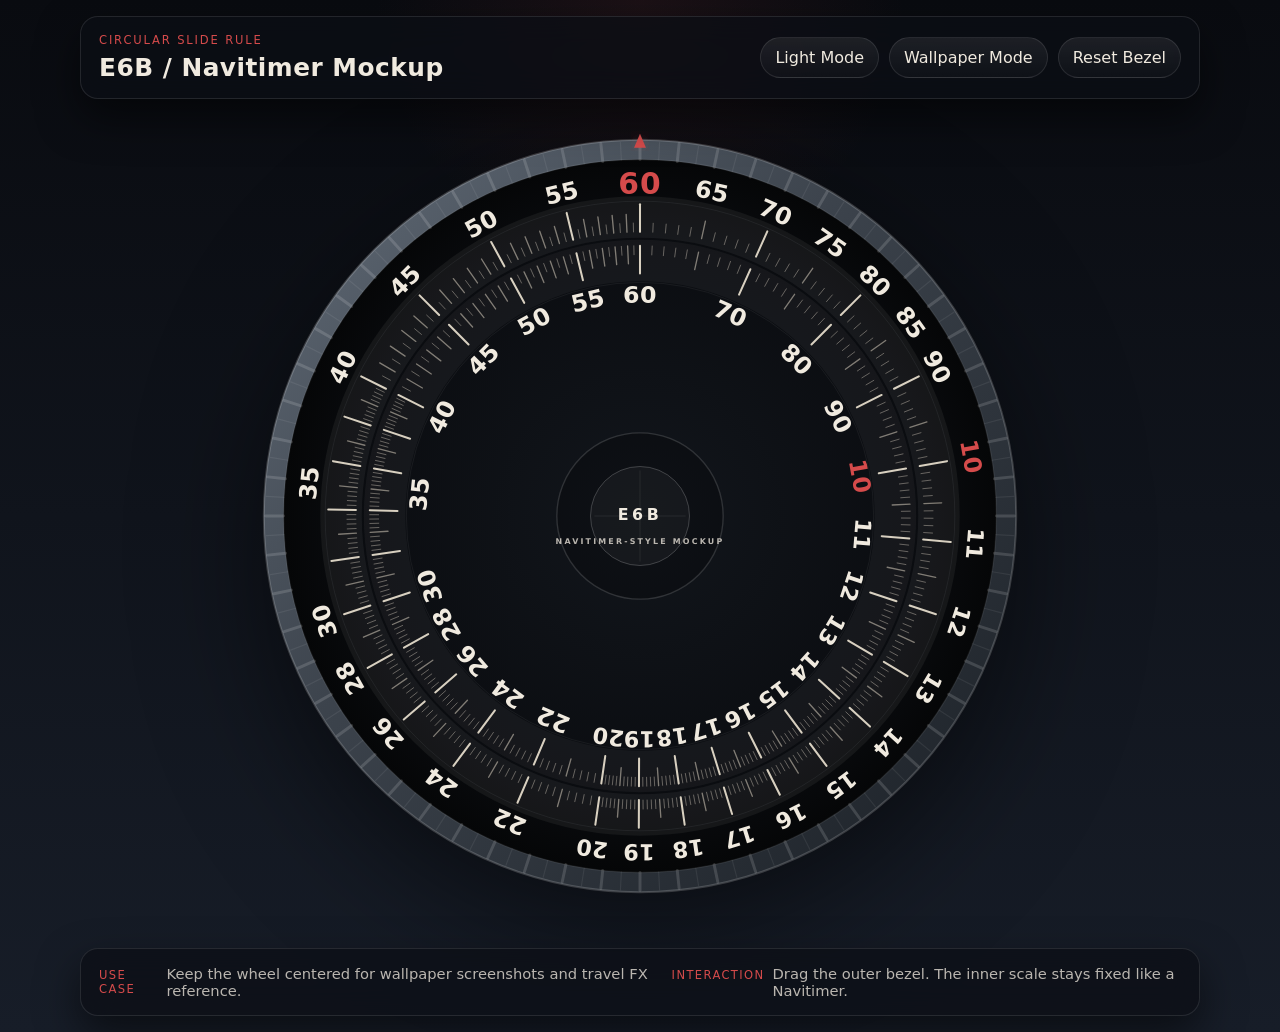
==== navitimer/index.html @ 2ad373f5 "Navitimer" ====
<!DOCTYPE html>
<html lang="en">
  <head>
    <meta charset="UTF-8" />
    <meta name="viewport" content="width=device-width, initial-scale=1.0" />
    <meta name="apple-mobile-web-app-capable" content="yes" />
    <meta name="apple-mobile-web-app-status-bar-style" content="black-translucent" />
    <meta name="theme-color" content="#090b10" />
    <title>E6B Navitimer Mockup</title>
    <link rel="manifest" href="manifest.json" />
    <link rel="stylesheet" href="styles.css" />
  </head>
  <body data-theme="dark">
    <div class="app-shell" id="appShell">
      <header class="controls" id="controls">
        <div class="brand-block">
          <div class="eyebrow">Circular Slide Rule</div>
          <h1>E6B / Navitimer Mockup</h1>
        </div>

        <div class="control-group">
          <button type="button" id="themeToggle">Light Mode</button>
          <button type="button" id="wallpaperToggle">Wallpaper Mode</button>
          <button type="button" id="resetRotation">Reset Bezel</button>
        </div>
      </header>

      <main class="stage">
        <section class="dial-frame" aria-label="Navitimer inspired E6B dial mockup">
          <svg id="dialSvg" viewBox="0 0 800 800" role="img" aria-labelledby="title desc">
            <title id="title">Navitimer inspired circular slide rule mockup</title>
            <desc id="desc">A centered pilot watch style circular slide rule with a movable outer ring and fixed inner scale.</desc>
          </svg>
        </section>
      </main>

      <footer class="info-strip" id="infoStrip">
        <div>
          <span class="info-label">Use Case</span>
          <span>Keep the wheel centered for wallpaper screenshots and travel FX reference.</span>
        </div>
        <div>
          <span class="info-label">Interaction</span>
          <span>Drag the outer bezel. The inner scale stays fixed like a Navitimer.</span>
        </div>
      </footer>

      <button type="button" id="exitWallpaper" class="exit-wallpaper">Exit Wallpaper</button>
    </div>

    <script type="module" src="app.js"></script>
  </body>
</html>
---- navitimer/styles.css ----
:root {
  color-scheme: dark;
  --bg-start: #090b10;
  --bg-end: #171d28;
  --panel: rgba(12, 15, 22, 0.72);
  --panel-border: rgba(255, 255, 255, 0.1);
  --dial-main: #0b0d11;
  --dial-inner: #12161c;
  --dial-core: #050607;
  --tick: #d8d0c0;
  --tick-soft: rgba(216, 208, 192, 0.55);
  --text-main: #f0eadf;
  --text-soft: rgba(240, 234, 223, 0.76);
  --accent: #d54b4b;
  --accent-soft: rgba(213, 75, 75, 0.18);
  --shadow: rgba(0, 0, 0, 0.52);
  --bezel-metal-1: #3c434c;
  --bezel-metal-2: #1a1f25;
  --bezel-metal-3: #636d79;
  --bezel-stroke-strong: rgba(255, 255, 255, 0.18);
  --bezel-stroke: rgba(255, 255, 255, 0.14);
  --bezel-stroke-soft: rgba(255, 255, 255, 0.07);
  --dial-stroke-soft: rgba(255, 255, 255, 0.06);
  --scale-band-outer: rgba(255, 255, 255, 0.055);
  --scale-band-inner: rgba(255, 255, 255, 0.045);
  --center-core-stroke: rgba(255, 255, 255, 0.2);
  --center-crosshair: rgba(255, 255, 255, 0.08);
}

body[data-theme="light"] {
  color-scheme: light;
  --bg-start: #eef1f6;
  --bg-end: #d5dde8;
  --panel: rgba(255, 255, 255, 0.68);
  --panel-border: rgba(23, 29, 40, 0.1);
  --dial-main: #f5f1e9;
  --dial-inner: #e1ddd4;
  --dial-core: #faf8f2;
  --tick: #25282d;
  --tick-soft: rgba(37, 40, 45, 0.54);
  --text-main: #11161d;
  --text-soft: rgba(17, 22, 29, 0.72);
  --accent: #b13636;
  --accent-soft: rgba(177, 54, 54, 0.15);
  --shadow: rgba(38, 43, 50, 0.18);
  --bezel-metal-1: #d8dee7;
  --bezel-metal-2: #aab2bc;
  --bezel-metal-3: #f8fbff;
  --bezel-stroke-strong: rgba(37, 40, 45, 0.24);
  --bezel-stroke: rgba(37, 40, 45, 0.18);
  --bezel-stroke-soft: rgba(37, 40, 45, 0.12);
  --dial-stroke-soft: rgba(37, 40, 45, 0.09);
  --scale-band-outer: rgba(37, 40, 45, 0.1);
  --scale-band-inner: rgba(37, 40, 45, 0.08);
  --center-core-stroke: rgba(37, 40, 45, 0.18);
  --center-crosshair: rgba(37, 40, 45, 0.12);
}

* {
  box-sizing: border-box;
}

html,
body {
  margin: 0;
  min-height: 100%;
  font-family: Inter, ui-sans-serif, system-ui, -apple-system, BlinkMacSystemFont, "Segoe UI", sans-serif;
  background:
    radial-gradient(circle at top, rgba(213, 75, 75, 0.09), transparent 22%),
    linear-gradient(180deg, var(--bg-start), var(--bg-end));
  color: var(--text-main);
}

body {
  min-height: 100vh;
}

.app-shell {
  position: relative;
  min-height: 100vh;
  overflow: hidden;
}

.controls,
.info-strip {
  position: absolute;
  left: 50%;
  width: min(1120px, calc(100vw - 32px));
  transform: translateX(-50%);
  display: flex;
  align-items: center;
  justify-content: space-between;
  gap: 16px;
  padding: 16px 18px;
  backdrop-filter: blur(16px);
  background: var(--panel);
  border: 1px solid var(--panel-border);
  border-radius: 18px;
  box-shadow: 0 18px 42px var(--shadow);
  z-index: 2;
}

.controls {
  top: 16px;
}

.info-strip {
  bottom: 16px;
  font-size: 0.92rem;
  color: var(--text-soft);
}

.eyebrow {
  font-size: 0.72rem;
  text-transform: uppercase;
  letter-spacing: 0.16em;
  color: var(--accent);
  margin-bottom: 6px;
}

.brand-block h1 {
  margin: 0;
  font-size: clamp(1.1rem, 2vw, 1.55rem);
  font-weight: 650;
  letter-spacing: 0.02em;
}

.control-group {
  display: flex;
  gap: 10px;
  flex-wrap: wrap;
  justify-content: flex-end;
}

button {
  border: 1px solid var(--panel-border);
  border-radius: 999px;
  background: linear-gradient(180deg, rgba(255, 255, 255, 0.08), rgba(255, 255, 255, 0.02));
  color: var(--text-main);
  padding: 10px 14px;
  font: inherit;
  cursor: pointer;
  transition: transform 140ms ease, border-color 140ms ease, background 140ms ease;
}

button:hover {
  transform: translateY(-1px);
  border-color: rgba(213, 75, 75, 0.35);
}

.exit-wallpaper {
  position: fixed;
  top: 16px;
  right: 16px;
  z-index: 3;
  min-width: 44px;
  min-height: 44px;
  padding: 12px 16px;
  opacity: 0;
  pointer-events: none;
}

.stage {
  min-height: 100vh;
  display: grid;
  place-items: center;
  padding: 120px 24px;
}

.dial-frame {
  width: min(88vh, 88vw, 860px);
  aspect-ratio: 1;
  filter: drop-shadow(0 35px 60px var(--shadow));
}

#dialSvg {
  width: 100%;
  height: 100%;
  display: block;
  overflow: visible;
  touch-action: none;
  user-select: none;
}

.info-strip > div {
  display: flex;
  gap: 8px;
  align-items: baseline;
}

.info-label {
  color: var(--accent);
  text-transform: uppercase;
  letter-spacing: 0.12em;
  font-size: 0.72rem;
}

body.wallpaper-mode .controls,
body.wallpaper-mode .info-strip {
  opacity: 0;
  pointer-events: none;
}

body.wallpaper-mode .exit-wallpaper {
  opacity: 1;
  pointer-events: auto;
}

body.wallpaper-mode .stage {
  padding: 0;
}

body.wallpaper-mode .dial-frame {
  width: min(96vh, 96vw, 960px);
}

@media (max-width: 860px) {
  .controls,
  .info-strip {
    flex-direction: column;
    align-items: flex-start;
  }

  .control-group {
    width: 100%;
    justify-content: flex-start;
  }

  .info-strip > div {
    flex-direction: column;
    gap: 2px;
  }

  .stage {
    padding: 160px 18px 130px;
  }

  body.wallpaper-mode .stage {
    padding: 0;
  }
}
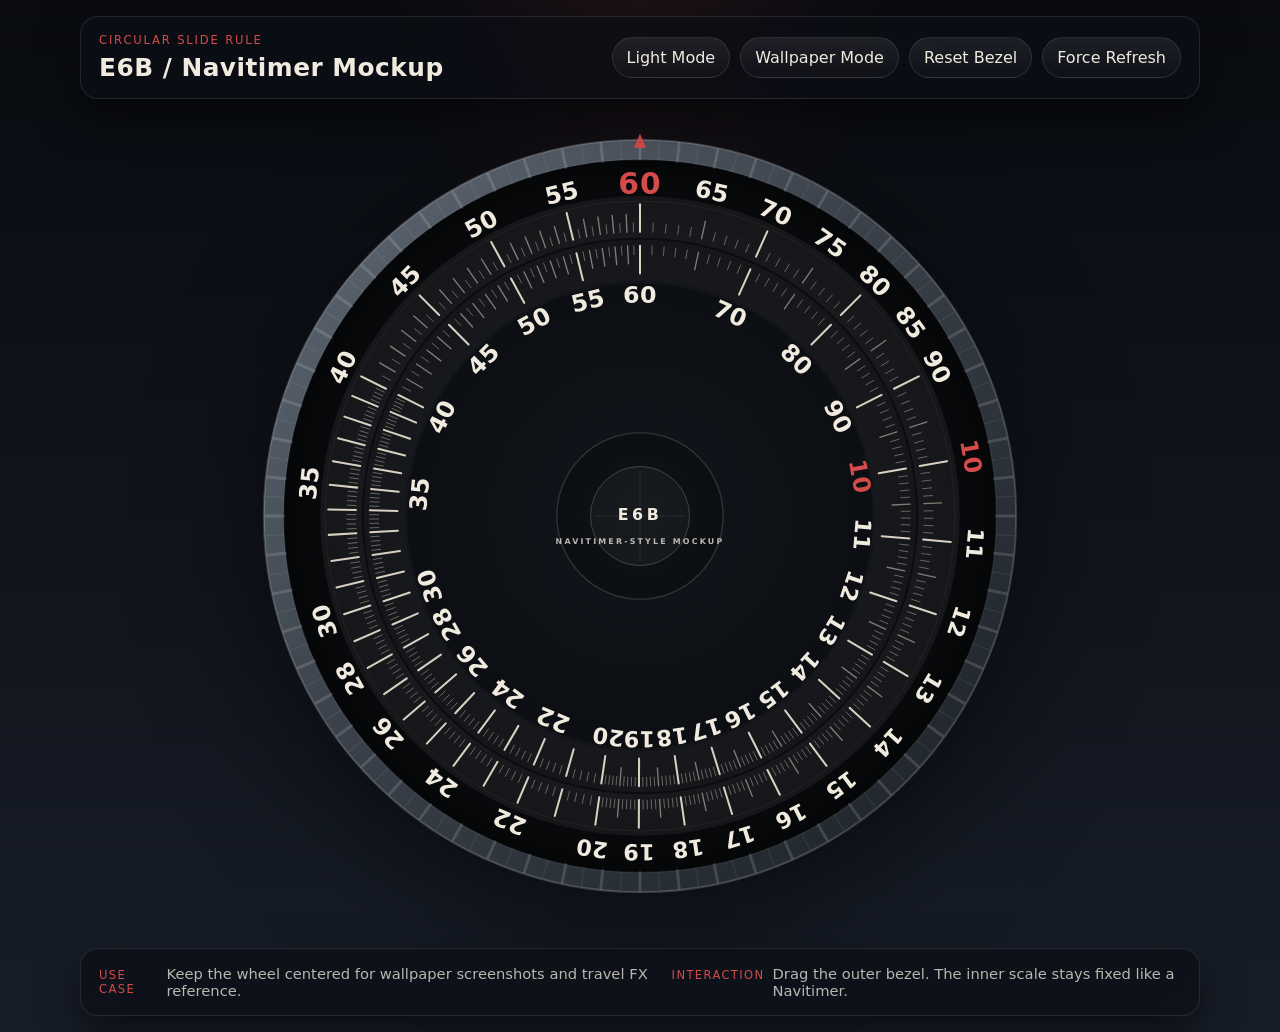
==== commit 295c7008: "refresh button" ====
--- a/navitimer/index.html
+++ b/navitimer/index.html
@@ -22,6 +22,7 @@
           <button type="button" id="themeToggle">Light Mode</button>
           <button type="button" id="wallpaperToggle">Wallpaper Mode</button>
           <button type="button" id="resetRotation">Reset Bezel</button>
+          <button type="button" id="forceRefresh">Force Refresh</button>
         </div>
       </header>
 
